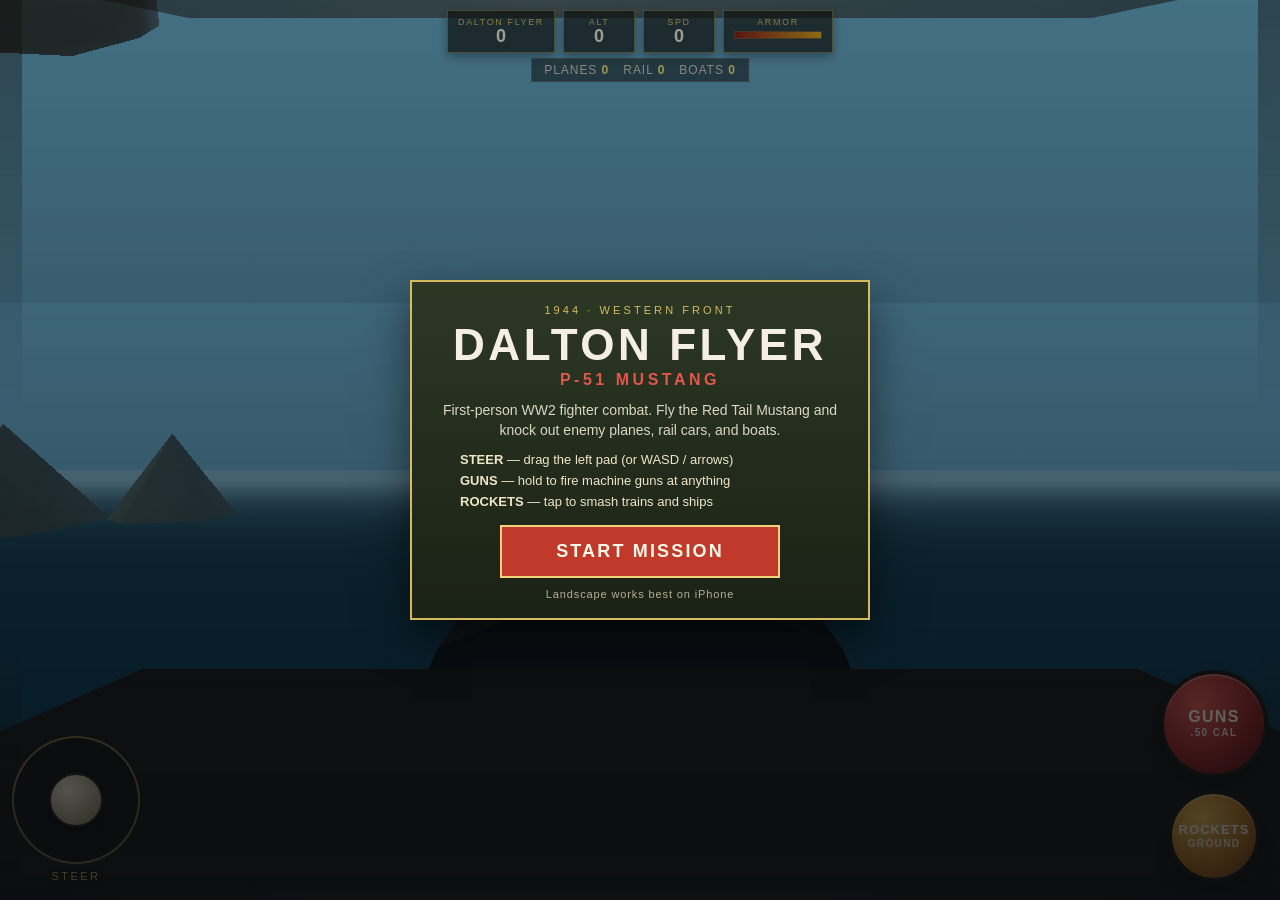
==== DaltonFlyingGame/web/index.html @ 84f64ea1 "Add Dalton Flyer WW2 P-51 first-person iPhone combat game First-person Mustang mission with on-scree" ====
<!DOCTYPE html>
<html lang="en">
<head>
  <meta charset="UTF-8" />
  <meta name="viewport" content="width=device-width, initial-scale=1, maximum-scale=1, user-scalable=no, viewport-fit=cover" />
  <meta name="apple-mobile-web-app-capable" content="yes" />
  <meta name="apple-mobile-web-app-status-bar-style" content="black-translucent" />
  <meta name="apple-mobile-web-app-title" content="Dalton Flyer" />
  <meta name="mobile-web-app-capable" content="yes" />
  <meta name="theme-color" content="#1c2a18" />
  <title>Dalton Flyer — P-51 Mustang</title>
  <link rel="manifest" href="manifest.webmanifest" />
  <link rel="apple-touch-icon" href="icons/icon-192.png" />
  <link rel="icon" href="icons/icon-192.png" />
  <link rel="stylesheet" href="styles.css" />
</head>
<body>
  <div id="game-root">
    <canvas id="view"></canvas>

    <div id="canopy" aria-hidden="true">
      <div class="frame top"></div>
      <div class="frame left"></div>
      <div class="frame right"></div>
      <div class="frame bottom"></div>
    </div>

    <div id="sight">
      <div class="ring"></div>
      <div class="cross h"></div>
      <div class="cross v"></div>
      <div class="dot"></div>
    </div>

    <div id="hud">
      <div id="topbar">
        <div class="plaque">
          <span class="label">DALTON FLYER</span>
          <span class="value" id="score">0</span>
        </div>
        <div class="plaque">
          <span class="label">ALT</span>
          <span class="value" id="alt">0</span>
        </div>
        <div class="plaque">
          <span class="label">SPD</span>
          <span class="value" id="spd">0</span>
        </div>
        <div class="plaque hp">
          <span class="label">ARMOR</span>
          <div class="bar"><i id="hp-bar"></i></div>
        </div>
      </div>

      <div id="objective">
        <span>PLANES <b id="c-planes">0</b></span>
        <span>RAIL <b id="c-rail">0</b></span>
        <span>BOATS <b id="c-boats">0</b></span>
      </div>

      <div id="toast"></div>
      <div id="hitmark"></div>
      <div id="damage-flash"></div>
    </div>

    <div id="stick-pad">
      <div id="stick-base">
        <div id="stick-knob"></div>
      </div>
      <div class="ctrl-label">STEER</div>
    </div>

    <div id="weapons">
      <button type="button" id="btn-guns" class="weapon guns">
        GUNS
        <small>.50 CAL</small>
      </button>
      <button type="button" id="btn-rockets" class="weapon rockets">
        ROCKETS
        <small>GROUND</small>
      </button>
    </div>

    <div id="overlay" class="show">
      <div class="panel">
        <p class="theater">1944 · WESTERN FRONT</p>
        <h1>DALTON FLYER</h1>
        <h2>P-51 MUSTANG</h2>
        <p class="blurb">First-person WW2 fighter combat. Fly the Red Tail Mustang and knock out enemy planes, rail cars, and boats.</p>
        <ul class="how">
          <li><b>STEER</b> — drag the left pad (or WASD / arrows)</li>
          <li><b>GUNS</b> — hold to fire machine guns at anything</li>
          <li><b>ROCKETS</b> — tap to smash trains and ships</li>
        </ul>
        <button type="button" id="btn-start" class="start">START MISSION</button>
        <p class="hint">Landscape works best on iPhone</p>
      </div>
    </div>
  </div>

  <script src="js/three.min.js"></script>
  <script src="js/game.js"></script>
</body>
</html>
---- DaltonFlyingGame/web/styles.css ----
* { box-sizing: border-box; margin: 0; padding: 0; }

html, body {
  width: 100%;
  height: 100%;
  overflow: hidden;
  background: #070b10;
  color: #f4efe2;
  font-family: "Trebuchet MS", "Avenir Next", "Segoe UI", sans-serif;
  touch-action: none;
  user-select: none;
  -webkit-user-select: none;
  -webkit-touch-callout: none;
}

#game-root {
  position: fixed;
  inset: 0;
}

#view {
  position: absolute;
  inset: 0;
  width: 100%;
  height: 100%;
  display: block;
}

#canopy .frame {
  position: absolute;
  background: linear-gradient(90deg, #1a140c, #3a2a18 40%, #1a140c);
  pointer-events: none;
  opacity: 0.55;
  z-index: 3;
}
#canopy .top { top: 0; left: 8%; right: 8%; height: 18px; clip-path: polygon(0 0, 100% 0, 92% 100%, 8% 100%); }
#canopy .bottom { bottom: 0; left: 0; right: 0; height: 10px; opacity: 0.35; }
#canopy .left, #canopy .right {
  top: 0; width: 22px; height: 100%;
  background: linear-gradient(#1a140c, transparent 45%, transparent 70%, #1a140c);
  opacity: 0.45;
}
#canopy .left { left: 0; }
#canopy .right { right: 0; }

#sight {
  position: absolute;
  left: 50%;
  top: 46%;
  width: 84px;
  height: 84px;
  transform: translate(-50%, -50%);
  pointer-events: none;
  z-index: 4;
}
#sight .ring {
  position: absolute;
  inset: 0;
  border: 2px solid rgba(255, 230, 120, 0.85);
  border-radius: 50%;
  box-shadow: 0 0 0 1px rgba(0,0,0,0.35);
}
#sight .cross {
  position: absolute;
  background: rgba(255, 230, 120, 0.9);
}
#sight .cross.h { left: 12px; right: 12px; height: 2px; top: 50%; margin-top: -1px; }
#sight .cross.v { top: 12px; bottom: 12px; width: 2px; left: 50%; margin-left: -1px; }
#sight .dot {
  position: absolute;
  width: 6px; height: 6px;
  left: 50%; top: 50%;
  margin: -3px 0 0 -3px;
  background: #ffe478;
  border-radius: 50%;
}

#hud { position: absolute; inset: 0; pointer-events: none; z-index: 5; }

#topbar {
  display: flex;
  gap: 8px;
  padding: calc(10px + env(safe-area-inset-top)) 12px 0 12px;
  justify-content: center;
  flex-wrap: wrap;
}

.plaque {
  background: rgba(18, 22, 14, 0.72);
  border: 1px solid rgba(214, 186, 96, 0.45);
  padding: 6px 10px 5px;
  min-width: 72px;
  text-align: center;
  box-shadow: 0 4px 10px rgba(0,0,0,0.35);
}
.plaque .label {
  display: block;
  font-size: 9px;
  letter-spacing: 0.18em;
  color: #d6ba60;
}
.plaque .value {
  display: block;
  font-size: 18px;
  font-weight: 700;
  color: #f6f0d8;
  line-height: 1.1;
}
.plaque.hp { min-width: 110px; }
.plaque.hp .bar {
  margin-top: 4px;
  height: 8px;
  background: #2a1a12;
  border: 1px solid #6a5130;
}
.plaque.hp .bar i {
  display: block;
  height: 100%;
  width: 100%;
  background: linear-gradient(90deg, #8a1c12, #d4a017);
  transform-origin: left;
}

#objective {
  position: absolute;
  top: calc(58px + env(safe-area-inset-top));
  left: 50%;
  transform: translateX(-50%);
  display: flex;
  gap: 14px;
  background: rgba(12, 16, 10, 0.55);
  border: 1px solid rgba(255,255,255,0.12);
  padding: 4px 12px;
  font-size: 12px;
  letter-spacing: 0.08em;
  color: #d7d2c2;
  white-space: nowrap;
}
#objective b { color: #ffe478; }

#toast {
  position: absolute;
  left: 50%;
  top: 28%;
  transform: translateX(-50%);
  font-size: 15px;
  letter-spacing: 0.12em;
  color: #ffe478;
  text-shadow: 0 2px 8px #000;
  opacity: 0;
  transition: opacity 0.2s;
  text-align: center;
}
#toast.show { opacity: 1; }

#hitmark {
  position: absolute;
  left: 50%;
  top: 46%;
  width: 28px;
  height: 28px;
  margin: -14px 0 0 -14px;
  border: 2px solid #ff3b2f;
  transform: rotate(45deg) scale(0.4);
  opacity: 0;
}
#hitmark.show { opacity: 1; }

#damage-flash {
  position: absolute;
  inset: 0;
  background: rgba(160, 20, 10, 0.28);
  opacity: 0;
  pointer-events: none;
}

#stick-pad {
  position: absolute;
  left: max(12px, env(safe-area-inset-left));
  bottom: max(18px, env(safe-area-inset-bottom));
  z-index: 6;
  pointer-events: auto;
}
#stick-base {
  width: 128px;
  height: 128px;
  border-radius: 50%;
  background: rgba(12, 14, 10, 0.45);
  border: 2px solid rgba(214, 186, 96, 0.55);
  position: relative;
  touch-action: none;
}
#stick-knob {
  width: 54px;
  height: 54px;
  border-radius: 50%;
  background: radial-gradient(circle at 35% 30%, #efe6c8, #8a7a48);
  border: 2px solid #2a2414;
  position: absolute;
  left: 50%;
  top: 50%;
  transform: translate(-50%, -50%);
  box-shadow: 0 6px 12px rgba(0,0,0,0.45);
}
.ctrl-label {
  text-align: center;
  margin-top: 6px;
  font-size: 11px;
  letter-spacing: 0.22em;
  color: #d6ba60;
  text-shadow: 0 1px 4px #000;
}

#weapons {
  position: absolute;
  right: max(12px, env(safe-area-inset-right));
  bottom: max(18px, env(safe-area-inset-bottom));
  z-index: 6;
  display: flex;
  flex-direction: column;
  gap: 12px;
  pointer-events: auto;
}
.weapon {
  width: 108px;
  height: 108px;
  border-radius: 50%;
  border: 4px solid #1a140c;
  color: #fff8e8;
  font-size: 16px;
  font-weight: 800;
  letter-spacing: 0.08em;
  display: flex;
  flex-direction: column;
  align-items: center;
  justify-content: center;
  line-height: 1.05;
  box-shadow: 0 8px 18px rgba(0,0,0,0.45), inset 0 2px 0 rgba(255,255,255,0.25);
  -webkit-tap-highlight-color: transparent;
}
.weapon small {
  font-size: 10px;
  font-weight: 600;
  letter-spacing: 0.14em;
  opacity: 0.85;
  margin-top: 2px;
}
.weapon.guns {
  background: radial-gradient(circle at 35% 30%, #e2574a, #8e1c14 62%, #4a0e0a);
}
.weapon.rockets {
  background: radial-gradient(circle at 35% 30%, #f0c14a, #b36a12 62%, #5a3208);
  width: 92px;
  height: 92px;
  margin-left: 8px;
  font-size: 13px;
}
.weapon:active, .weapon.held {
  transform: scale(0.96);
  filter: brightness(1.15);
}

#overlay {
  position: absolute;
  inset: 0;
  display: none;
  align-items: center;
  justify-content: center;
  background: linear-gradient(180deg, rgba(8,12,18,0.35), rgba(8,12,18,0.72));
  z-index: 10;
  pointer-events: auto;
  padding: 20px;
}
#overlay.show { display: flex; }

.panel {
  max-width: 460px;
  width: 100%;
  background: linear-gradient(180deg, #2c3824, #1b2216);
  border: 2px solid #d6ba60;
  padding: 22px 22px 18px;
  text-align: center;
  box-shadow: 0 18px 40px rgba(0,0,0,0.5);
}
.theater {
  letter-spacing: 0.28em;
  font-size: 11px;
  color: #d6ba60;
  margin-bottom: 8px;
}
.panel h1 {
  font-size: clamp(28px, 7vw, 44px);
  letter-spacing: 0.08em;
  line-height: 0.95;
}
.panel h2 {
  font-size: 16px;
  letter-spacing: 0.22em;
  color: #e2574a;
  margin: 6px 0 12px;
}
.blurb {
  font-size: 14px;
  color: #ddd6c4;
  line-height: 1.4;
  margin-bottom: 12px;
}
.how {
  list-style: none;
  text-align: left;
  font-size: 13px;
  color: #efe6c8;
  margin: 0 auto 16px;
  max-width: 360px;
}
.how li { margin: 6px 0; }
.start {
  width: 100%;
  max-width: 280px;
  padding: 14px 18px;
  background: #c0392b;
  color: #fff8e8;
  border: 2px solid #f4d27a;
  font-size: 18px;
  font-weight: 800;
  letter-spacing: 0.12em;
  cursor: pointer;
}
.start:active { transform: scale(0.98); }
.hint { margin-top: 10px; font-size: 11px; color: #b7ae96; letter-spacing: 0.08em; }

@media (max-height: 500px) {
  .blurb, .hint { display: none; }
  .how li { margin: 3px 0; }
  .panel { padding: 12px 16px; }
  #stick-base { width: 108px; height: 108px; }
  .weapon.guns { width: 92px; height: 92px; }
  .weapon.rockets { width: 78px; height: 78px; }
}
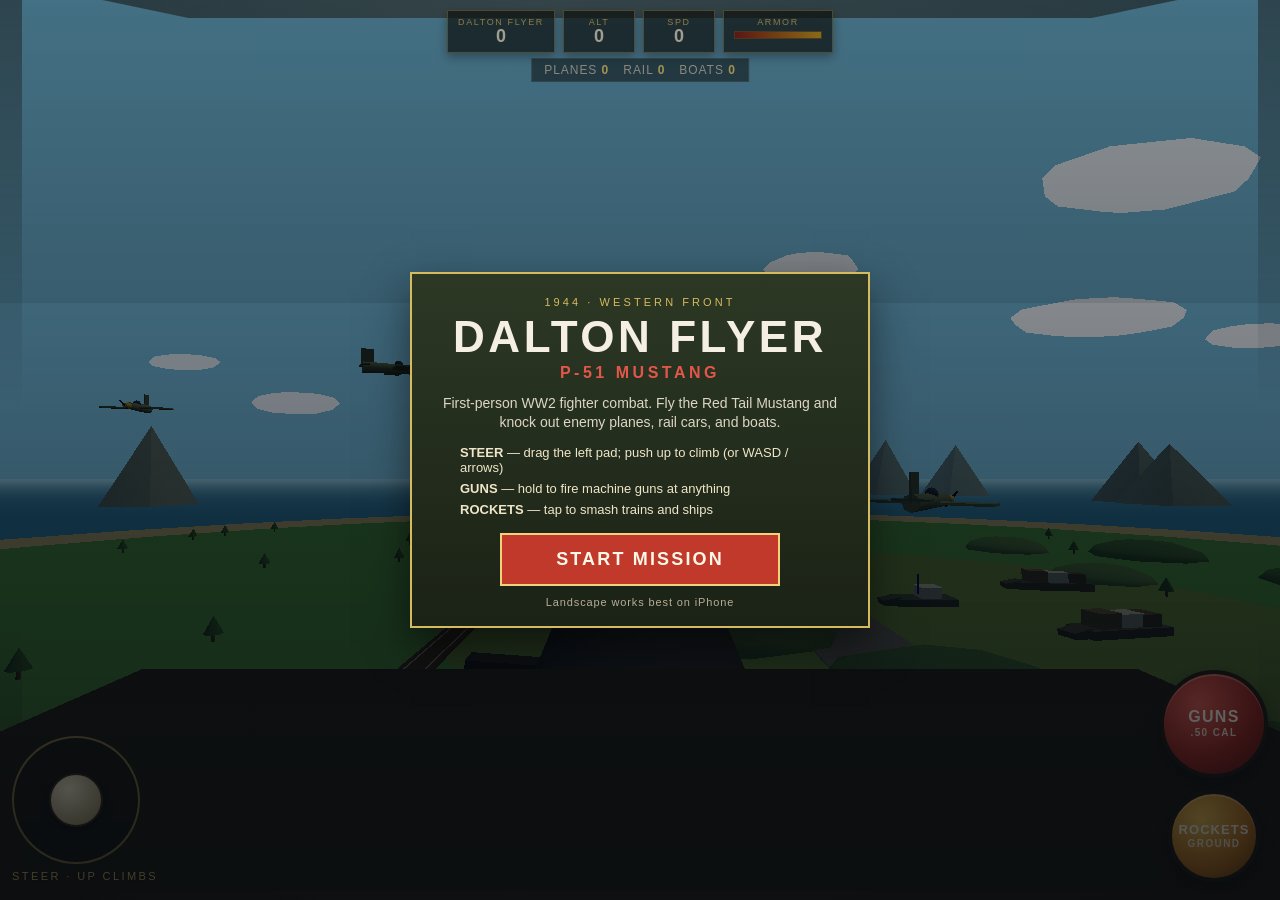
==== commit 6622b0be: "Make climb stick-up and auto-level so the Mustang holds altitude W / stick up now pitches the nose u" ====
--- a/DaltonFlyingGame/web/index.html
+++ b/DaltonFlyingGame/web/index.html
@@ -67,7 +67,7 @@
       <div id="stick-base">
         <div id="stick-knob"></div>
       </div>
-      <div class="ctrl-label">STEER</div>
+      <div class="ctrl-label">STEER · UP CLIMBS</div>
     </div>
 
     <div id="weapons">
@@ -88,7 +88,7 @@
         <h2>P-51 MUSTANG</h2>
         <p class="blurb">First-person WW2 fighter combat. Fly the Red Tail Mustang and knock out enemy planes, rail cars, and boats.</p>
         <ul class="how">
-          <li><b>STEER</b> — drag the left pad (or WASD / arrows)</li>
+          <li><b>STEER</b> — drag the left pad; push up to climb (or WASD / arrows)</li>
           <li><b>GUNS</b> — hold to fire machine guns at anything</li>
           <li><b>ROCKETS</b> — tap to smash trains and ships</li>
         </ul>
